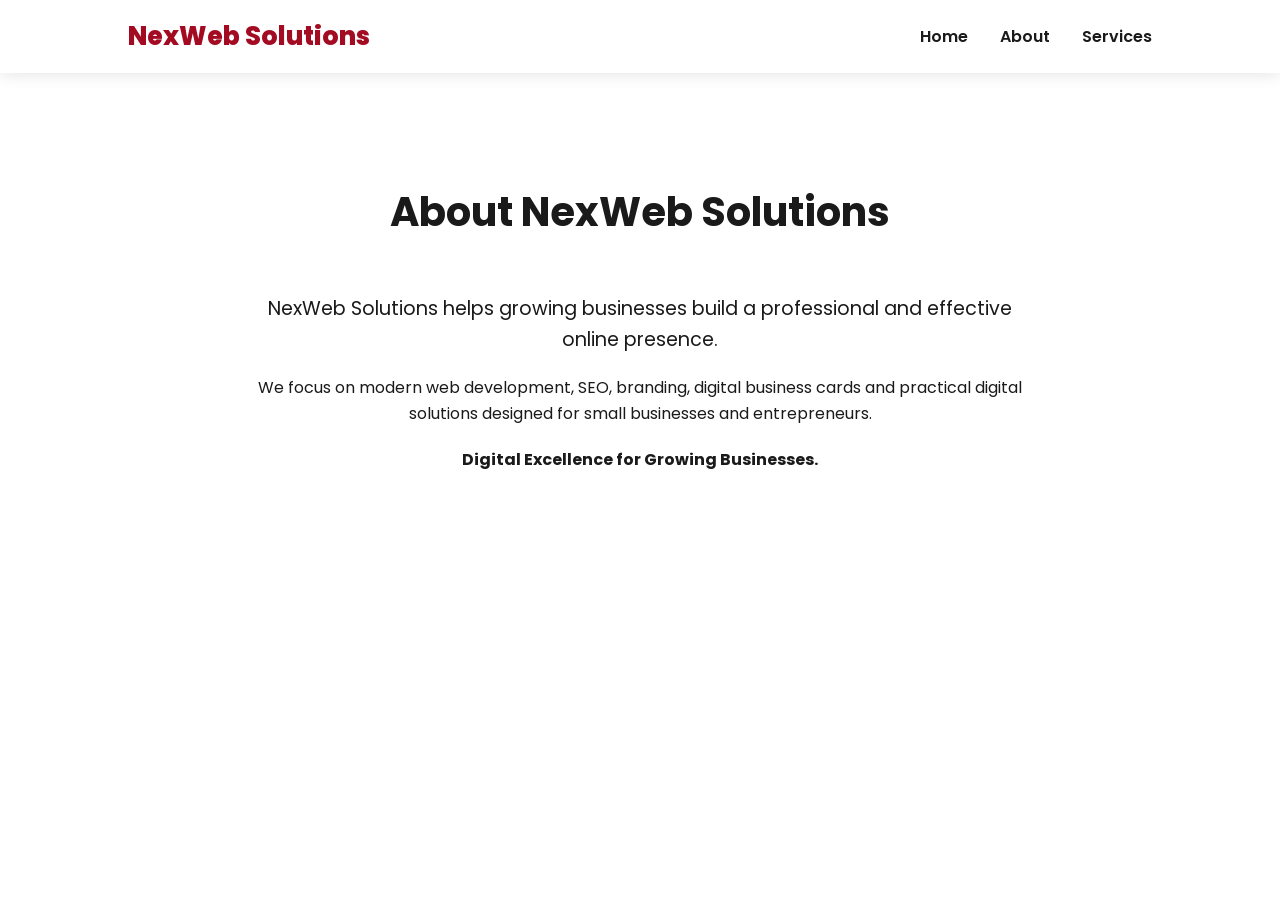
==== about.html @ e8c95caf "Add files via upload" ====
<!DOCTYPE html><html lang="en"><head><meta charset="UTF-8"><meta name="viewport" content="width=device-width,initial-scale=1.0"><title>About Us | NexWeb Solutions</title><link rel="stylesheet" href="style.css"></head><body><nav><div class="logo">NexWeb Solutions</div><ul><li><a href="index.html">Home</a></li><li><a href="about.html">About</a></li><li><a href="services.html">Services</a></li></ul></nav><section style="margin-top:100px"><h2 class="section-title">About NexWeb Solutions</h2><div style="max-width:800px;margin:auto;text-align:center"><p style="font-size:1.2rem;margin-bottom:20px">NexWeb Solutions helps growing businesses build a professional and effective online presence.</p><p>We focus on modern web development, SEO, branding, digital business cards and practical digital solutions designed for small businesses and entrepreneurs.</p><p style="margin-top:20px"><strong>Digital Excellence for Growing Businesses.</strong></p></div></section></body></html>
---- style.css ----
@import url('https://fonts.googleapis.com/css2?family=Poppins:wght@400;500;600;700;800&display=swap');
:root{--primary:#a30b22;--dark:#1a1a1a;--light:#fff;--gray:#f8f9fa;--accent:#ff2e4d}
*{margin:0;padding:0;box-sizing:border-box;font-family:Poppins,sans-serif}body{background:var(--light);color:var(--dark);line-height:1.6;overflow-x:hidden}a{text-decoration:none;transition:.3s}
nav{background:#fffffff7;padding:1rem 10%;display:flex;justify-content:space-between;align-items:center;position:fixed;width:100%;top:0;z-index:1000;box-shadow:0 2px 15px #0000001a}.logo{font-size:1.6rem;font-weight:800;color:var(--primary)}nav ul{display:flex;list-style:none}nav li{margin-left:2rem}nav li a{color:var(--dark);font-weight:600}nav li a:hover{color:var(--primary)}
.hero{height:80vh;background:linear-gradient(#000b,#000b),url('https://images.unsplash.com/photo-1519389950473-47ba0277781c?auto=format&fit=crop&w=1350&q=80') center/cover;display:flex;flex-direction:column;justify-content:center;align-items:center;text-align:center;color:white;padding:80px 20px 0}.hero h1{font-size:4rem;margin-bottom:10px;text-transform:uppercase}.hero p{font-size:1.4rem;max-width:700px;margin-bottom:30px}.btn{display:inline-block;padding:15px 45px;background:var(--primary);color:white;border-radius:5px;font-weight:bold;border:0;cursor:pointer}.btn:hover{background:var(--accent);transform:scale(1.05)}
section{padding:80px 10%}.section-title{text-align:center;font-size:2.5rem;margin-bottom:50px}.grid{display:grid;grid-template-columns:repeat(auto-fit,minmax(280px,1fr));gap:30px}.card{background:var(--gray);padding:40px;border-radius:10px;text-align:center;transition:.3s;border-top:4px solid var(--primary)}.card:hover{transform:translateY(-10px);background:#fff;box-shadow:0 10px 30px #0000001a}.card i{font-size:3rem;color:var(--primary);margin-bottom:20px}.contact-form{max-width:600px;margin:auto}input,textarea{width:100%;padding:15px;margin-bottom:15px;border:1px solid #ddd;border-radius:5px}footer{background:var(--dark);color:#fff;padding:40px 10%;text-align:center}.socials a{color:#fff;font-size:1.5rem;margin:0 10px}
@media(max-width:700px){nav{padding:1rem 5%}.logo{font-size:1.25rem}nav li{margin-left:.8rem}nav li a{font-size:.85rem}.hero h1{font-size:2.6rem}.hero p{font-size:1.1rem}section{padding:60px 6%}}
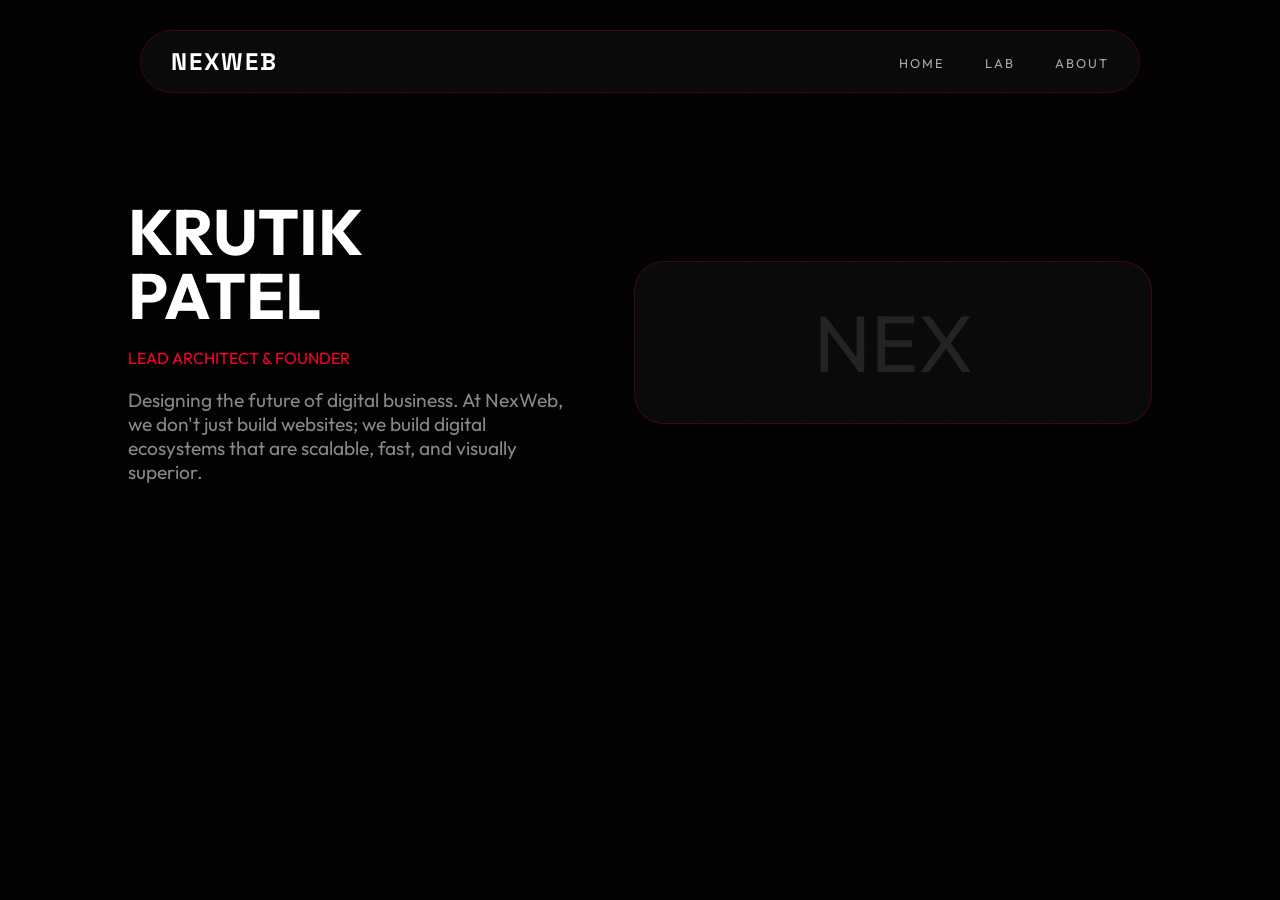
==== commit 22d74abc: "Add files via upload" ====
--- a/about.html
+++ b/about.html
@@ -1 +1,32 @@
-<!DOCTYPE html><html lang="en"><head><meta charset="UTF-8"><meta name="viewport" content="width=device-width,initial-scale=1.0"><title>About Us | NexWeb Solutions</title><link rel="stylesheet" href="style.css"></head><body><nav><div class="logo">NexWeb Solutions</div><ul><li><a href="index.html">Home</a></li><li><a href="about.html">About</a></li><li><a href="services.html">Services</a></li></ul></nav><section style="margin-top:100px"><h2 class="section-title">About NexWeb Solutions</h2><div style="max-width:800px;margin:auto;text-align:center"><p style="font-size:1.2rem;margin-bottom:20px">NexWeb Solutions helps growing businesses build a professional and effective online presence.</p><p>We focus on modern web development, SEO, branding, digital business cards and practical digital solutions designed for small businesses and entrepreneurs.</p><p style="margin-top:20px"><strong>Digital Excellence for Growing Businesses.</strong></p></div></section></body></html>+<!DOCTYPE html>
+<html lang="en">
+<head>
+    <meta charset="UTF-8">
+    <title>Operator // NexWeb</title>
+    <link rel="stylesheet" href="style.css">
+</head>
+<body>
+    <nav>
+        <div class="logo">NEXWEB</div>
+        <ul>
+            <li><a href="index.html">Home</a></li>
+            <li><a href="services.html">Lab</a></li>
+            <li><a href="about.html">About</a></li>
+        </ul>
+    </nav>
+
+    <section style="margin-top:100px; display:flex; gap:50px; align-items:center;">
+        <div style="flex:1;">
+            <h2 style="font-size:4rem; line-height:1;">KRUTIK<br>PATEL</h2>
+            <p style="color:var(--neon-red); margin:20px 0;">LEAD ARCHITECT & FOUNDER</p>
+            <p style="color:#888; font-size:1.2rem;">
+                Designing the future of digital business. At NexWeb, we don't just build websites; 
+                we build digital ecosystems that are scalable, fast, and visually superior.
+            </p>
+        </div>
+        <div class="bento-card tall" style="flex:1; display:flex; align-items:center; justify-content:center;">
+            <div style="font-size:5rem; opacity:0.1;">NEX</div>
+        </div>
+    </section>
+</body>
+</html>
--- a/style.css
+++ b/style.css
@@ -1,7 +1,164 @@
-@import url('https://fonts.googleapis.com/css2?family=Poppins:wght@400;500;600;700;800&display=swap');
-:root{--primary:#a30b22;--dark:#1a1a1a;--light:#fff;--gray:#f8f9fa;--accent:#ff2e4d}
-*{margin:0;padding:0;box-sizing:border-box;font-family:Poppins,sans-serif}body{background:var(--light);color:var(--dark);line-height:1.6;overflow-x:hidden}a{text-decoration:none;transition:.3s}
-nav{background:#fffffff7;padding:1rem 10%;display:flex;justify-content:space-between;align-items:center;position:fixed;width:100%;top:0;z-index:1000;box-shadow:0 2px 15px #0000001a}.logo{font-size:1.6rem;font-weight:800;color:var(--primary)}nav ul{display:flex;list-style:none}nav li{margin-left:2rem}nav li a{color:var(--dark);font-weight:600}nav li a:hover{color:var(--primary)}
-.hero{height:80vh;background:linear-gradient(#000b,#000b),url('https://images.unsplash.com/photo-1519389950473-47ba0277781c?auto=format&fit=crop&w=1350&q=80') center/cover;display:flex;flex-direction:column;justify-content:center;align-items:center;text-align:center;color:white;padding:80px 20px 0}.hero h1{font-size:4rem;margin-bottom:10px;text-transform:uppercase}.hero p{font-size:1.4rem;max-width:700px;margin-bottom:30px}.btn{display:inline-block;padding:15px 45px;background:var(--primary);color:white;border-radius:5px;font-weight:bold;border:0;cursor:pointer}.btn:hover{background:var(--accent);transform:scale(1.05)}
-section{padding:80px 10%}.section-title{text-align:center;font-size:2.5rem;margin-bottom:50px}.grid{display:grid;grid-template-columns:repeat(auto-fit,minmax(280px,1fr));gap:30px}.card{background:var(--gray);padding:40px;border-radius:10px;text-align:center;transition:.3s;border-top:4px solid var(--primary)}.card:hover{transform:translateY(-10px);background:#fff;box-shadow:0 10px 30px #0000001a}.card i{font-size:3rem;color:var(--primary);margin-bottom:20px}.contact-form{max-width:600px;margin:auto}input,textarea{width:100%;padding:15px;margin-bottom:15px;border:1px solid #ddd;border-radius:5px}footer{background:var(--dark);color:#fff;padding:40px 10%;text-align:center}.socials a{color:#fff;font-size:1.5rem;margin:0 10px}
-@media(max-width:700px){nav{padding:1rem 5%}.logo{font-size:1.25rem}nav li{margin-left:.8rem}nav li a{font-size:.85rem}.hero h1{font-size:2.6rem}.hero p{font-size:1.1rem}section{padding:60px 6%}}
+@import url('https://fonts.googleapis.com/css2?family=Space+Grotesk:wght@300;500;700&family=Outfit:wght@200;400;900&display=swap');
+
+:root {
+    --primary: #A30B22; /* Your Logo Red */
+    --neon-red: #ff002b;
+    --bg-dark: #020202;
+    --card-glass: rgba(15, 15, 15, 0.7);
+    --border-glow: rgba(163, 11, 34, 0.3);
+}
+
+* {
+    margin: 0;
+    padding: 0;
+    box-sizing: border-box;
+    font-family: 'Outfit', sans-serif;
+    cursor: default;
+}
+
+body {
+    background-color: var(--bg-dark);
+    color: #fff;
+    overflow-x: hidden;
+    /* Animated Grid Background */
+    background-image: 
+        linear-gradient(rgba(163, 11, 34, 0.05) 1px, transparent 1px),
+        linear-gradient(90deg, rgba(163, 11, 34, 0.05) 1px, transparent 1px);
+    background-size: 50px 50px;
+}
+
+/* Futuristic HUD Navbar */
+nav {
+    position: fixed;
+    top: 30px;
+    left: 50%;
+    transform: translateX(-50%);
+    width: 85%;
+    max-width: 1000px;
+    background: var(--card-glass);
+    backdrop-filter: blur(20px);
+    border: 1px solid var(--border-glow);
+    padding: 15px 30px;
+    border-radius: 100px;
+    display: flex;
+    justify-content: space-between;
+    align-items: center;
+    z-index: 10000;
+}
+
+.logo {
+    font-family: 'Space Grotesk', sans-serif;
+    font-weight: 900;
+    font-size: 1.5rem;
+    letter-spacing: 2px;
+    color: #fff;
+}
+
+nav ul { display: flex; list-style: none; gap: 40px; }
+nav ul li a { 
+    text-decoration: none; 
+    color: #aaa; 
+    font-size: 0.8rem; 
+    text-transform: uppercase; 
+    letter-spacing: 2px;
+    transition: 0.3s;
+}
+nav ul li a:hover { color: var(--neon-red); text-shadow: 0 0 10px var(--neon-red); }
+
+/* Hero Section */
+.hero {
+    height: 100vh;
+    display: flex;
+    flex-direction: column;
+    justify-content: center;
+    align-items: center;
+    text-align: center;
+    padding: 0 10%;
+}
+
+.hero h1 {
+    font-size: clamp(3.5rem, 10vw, 8rem);
+    font-weight: 900;
+    text-transform: uppercase;
+    line-height: 0.9;
+    font-family: 'Space Grotesk', sans-serif;
+    background: linear-gradient(to bottom, #fff, #444);
+    -webkit-background-clip: text;
+    -webkit-text-fill-color: transparent;
+}
+
+.hero p {
+    margin-top: 20px;
+    font-size: 1.1rem;
+    letter-spacing: 4px;
+    color: var(--neon-red);
+    text-transform: uppercase;
+}
+
+/* Glass Bento Cards */
+section { padding: 100px 10%; }
+.grid-container {
+    display: grid;
+    grid-template-columns: repeat(3, 1fr);
+    grid-auto-rows: 200px;
+    gap: 20px;
+}
+
+.bento-card {
+    background: var(--card-glass);
+    border: 1px solid var(--border-glow);
+    border-radius: 30px;
+    padding: 30px;
+    transition: 0.5s cubic-bezier(0.175, 0.885, 0.32, 1.275);
+    position: relative;
+    overflow: hidden;
+}
+
+.bento-card:hover {
+    border-color: var(--neon-red);
+    box-shadow: 0 0 40px rgba(163, 11, 34, 0.2);
+    transform: translateY(-10px);
+}
+
+.bento-card h3 { font-size: 1.5rem; margin-bottom: 15px; color: #fff; }
+.bento-card p { color: #888; font-size: 0.9rem; }
+
+/* Large highlights */
+.wide { grid-column: span 2; }
+.tall { grid-row: span 2; }
+
+/* Contact Input Glow */
+input, textarea {
+    width: 100%;
+    background: transparent;
+    border: 1px solid var(--border-glow);
+    padding: 20px;
+    border-radius: 15px;
+    color: white;
+    margin-bottom: 20px;
+    outline: none;
+}
+input:focus { border-color: var(--neon-red); box-shadow: 0 0 15px var(--border-glow); }
+
+/* Neon Button */
+.btn-neon {
+    padding: 20px 50px;
+    background: transparent;
+    border: 1px solid var(--neon-red);
+    color: #fff;
+    text-transform: uppercase;
+    letter-spacing: 3px;
+    font-weight: 900;
+    border-radius: 10px;
+    cursor: pointer;
+    transition: 0.3s;
+    position: relative;
+    box-shadow: 0 0 20px rgba(163, 11, 34, 0.4);
+}
+.btn-neon:hover { background: var(--neon-red); box-shadow: 0 0 50px var(--neon-red); color: #000; }
+
+@media (max-width: 900px) {
+    .grid-container { grid-template-columns: 1fr; grid-auto-rows: auto; }
+    .wide { grid-column: span 1; }
+    nav ul { display: none; }
+}
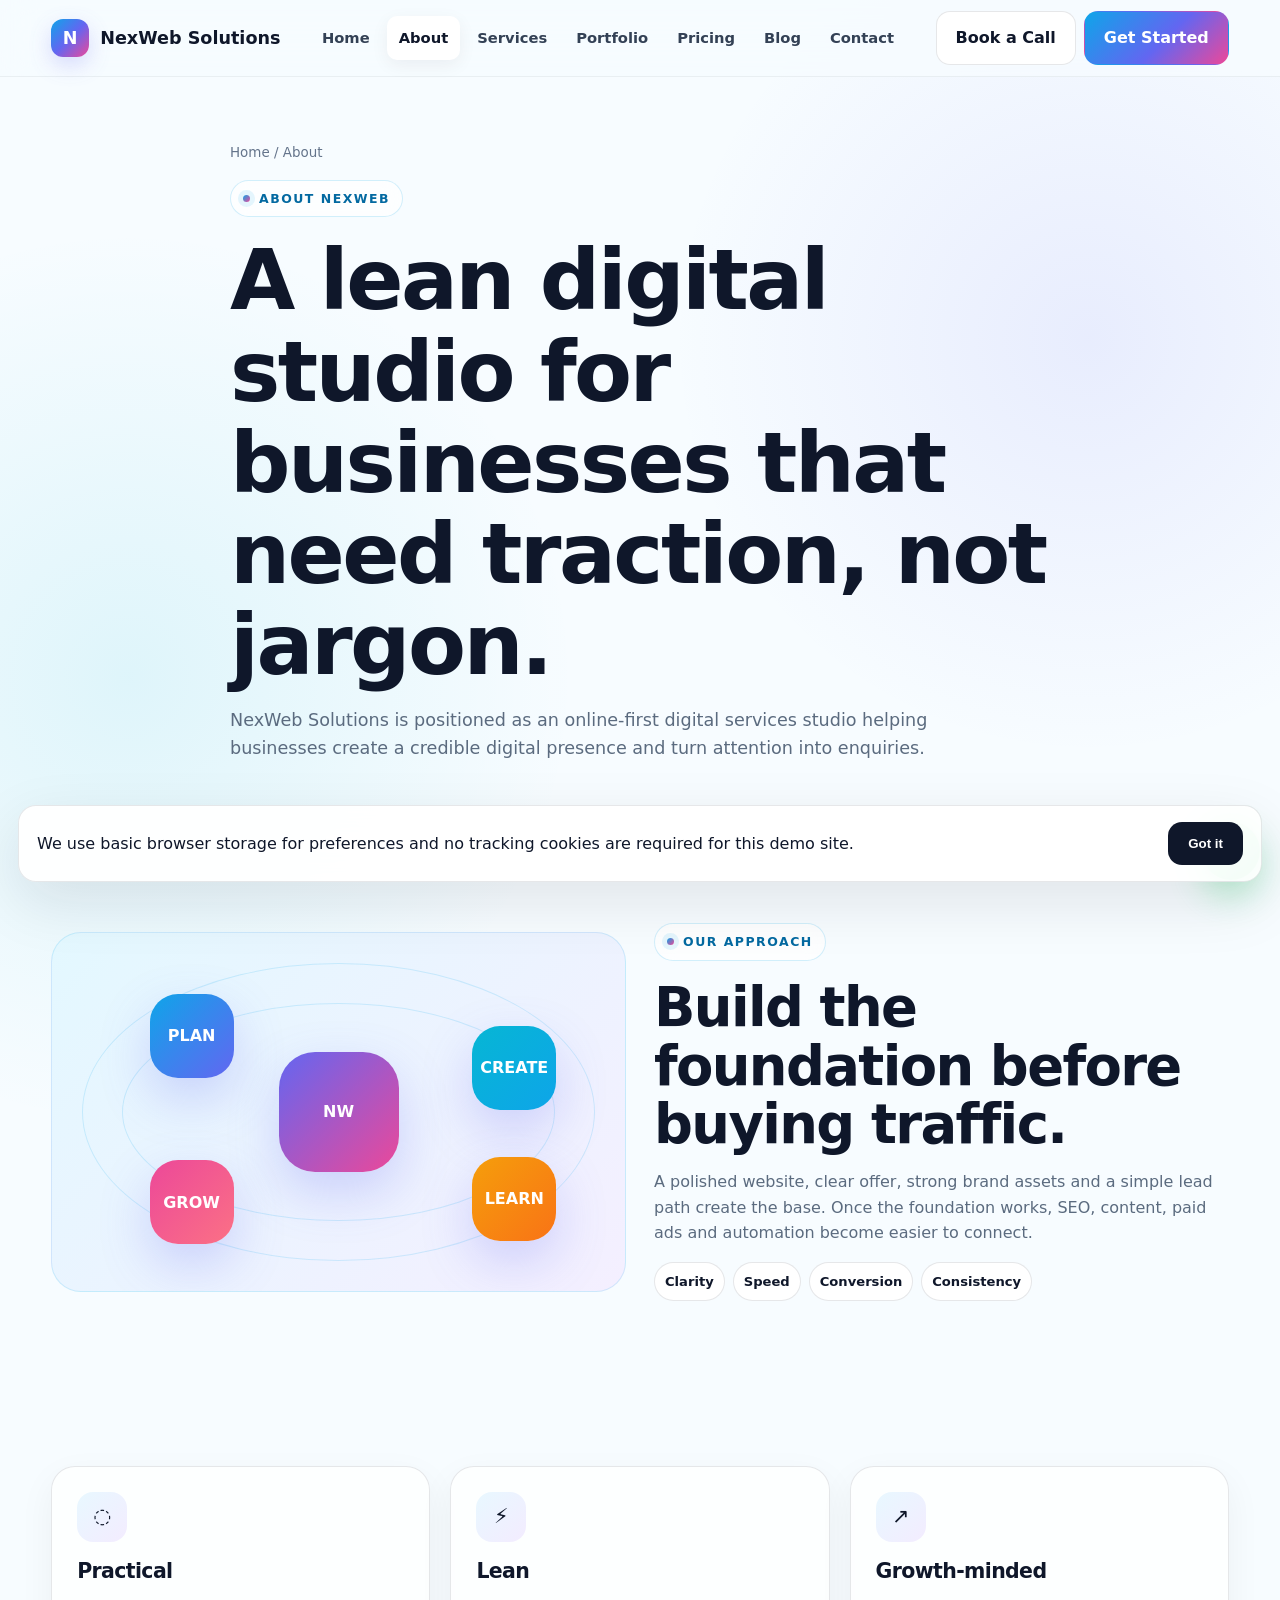
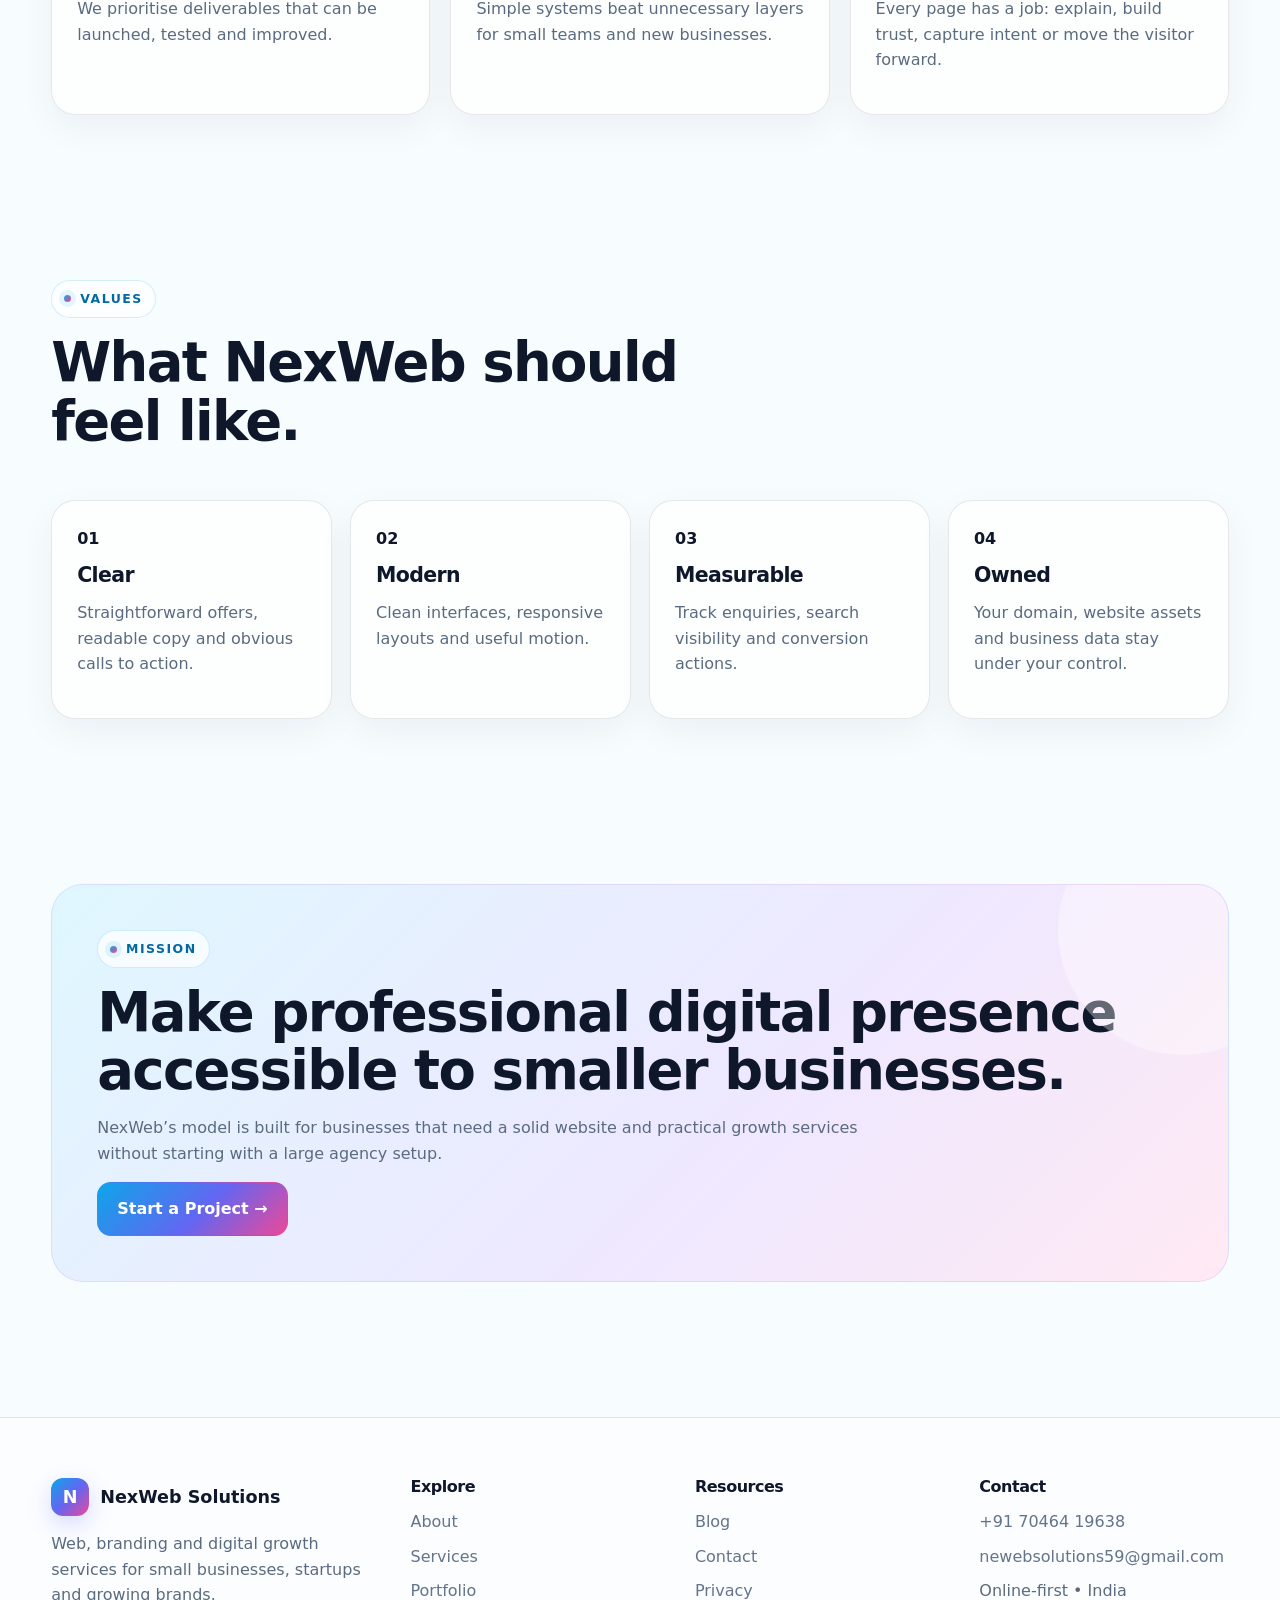
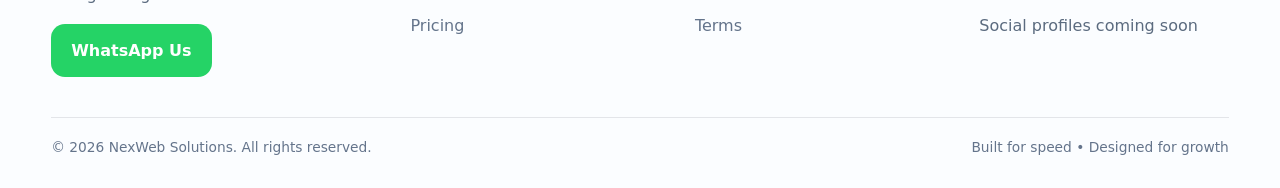
==== commit 4640f5f1: "Add files via upload" ====
--- a/about.html
+++ b/about.html
@@ -1,32 +1,61 @@
-<!DOCTYPE html>
-<html lang="en">
-<head>
-    <meta charset="UTF-8">
-    <title>Operator // NexWeb</title>
-    <link rel="stylesheet" href="style.css">
-</head>
-<body>
-    <nav>
-        <div class="logo">NEXWEB</div>
-        <ul>
-            <li><a href="index.html">Home</a></li>
-            <li><a href="services.html">Lab</a></li>
-            <li><a href="about.html">About</a></li>
-        </ul>
-    </nav>
+<!doctype html>
+<html lang="en"><head>
+<meta charset="utf-8"><meta name="viewport" content="width=device-width,initial-scale=1">
+<title>About | NexWeb Solutions</title>
+<meta name="description" content="NexWeb Solutions provides websites, SEO, social media, branding, paid advertising, lead generation and automation for growing businesses.">
+<meta name="theme-color" content="#edfaff">
+<link rel="icon" href="logo.svg" type="image/svg+xml">
+<link rel="stylesheet" href="styles.css">
+</head><body>
+<nav class="nav">
+  <div class="container nav-row">
+    <a class="brand" href="index.html"><span class="brand-mark">N</span><span>NexWeb Solutions</span></a>
+    <button class="menu-btn" aria-label="Menu">☰</button>
+    <div class="nav-links">
+      <a href="index.html" class="">Home</a><a href="about.html" class="active">About</a><a href="services.html" class="">Services</a><a href="portfolio.html" class="">Portfolio</a><a href="pricing.html" class="">Pricing</a><a href="blog.html" class="">Blog</a><a href="contact.html" class="">Contact</a>
+    </div>
+    <div class="nav-cta"><a class="btn btn-light" data-modal="booking">Book a Call</a><a class="btn btn-primary" data-wa="Hi NexWeb Solutions, I want to get a project quote.">Get Started</a></div>
+  </div>
+</nav>
+<section class="page-hero"><div class="container inner reveal"><div class="breadcrumb">Home / About</div><span class="kicker">About NexWeb</span><h1 style="margin-top:18px">A lean digital studio for businesses that need traction, not jargon.</h1><p class="muted" style="font-size:1.1rem;max-width:750px">NexWeb Solutions is positioned as an online-first digital services studio helping businesses create a credible digital presence and turn attention into enquiries.</p></div></section>
+<section class="section"><div class="container split"><div class="visual reveal"><div class="orbit"></div><div class="orbit"></div><div class="orb center">NW</div><div class="orb o1">PLAN</div><div class="orb o2">CREATE</div><div class="orb o3">GROW</div><div class="orb o4">LEARN</div></div><div class="reveal delay-1"><span class="kicker">Our approach</span><h2 style="margin-top:18px">Build the foundation before buying traffic.</h2><p class="muted">A polished website, clear offer, strong brand assets and a simple lead path create the base. Once the foundation works, SEO, content, paid ads and automation become easier to connect.</p><div class="badge-row"><span class="pill">Clarity</span><span class="pill">Speed</span><span class="pill">Conversion</span><span class="pill">Consistency</span></div></div></div></section>
+<section class="section-sm"><div class="container"><div class="grid-3">
+<div class="card reveal"><div class="icon-box">◌</div><h3>Practical</h3><p class="muted">We prioritise deliverables that can be launched, tested and improved.</p></div>
+<div class="card reveal delay-1"><div class="icon-box">⚡</div><h3>Lean</h3><p class="muted">Simple systems beat unnecessary layers for small teams and new businesses.</p></div>
+<div class="card reveal delay-2"><div class="icon-box">↗</div><h3>Growth-minded</h3><p class="muted">Every page has a job: explain, build trust, capture intent or move the visitor forward.</p></div>
+</div></div></section>
+<section class="section"><div class="container"><div class="section-head"><div><span class="kicker">Values</span><h2 style="margin-top:16px">What NexWeb should feel like.</h2></div></div><div class="grid-4">
+<div class="card reveal"><strong>01</strong><h3 style="margin-top:12px">Clear</h3><p class="muted">Straightforward offers, readable copy and obvious calls to action.</p></div>
+<div class="card reveal delay-1"><strong>02</strong><h3 style="margin-top:12px">Modern</h3><p class="muted">Clean interfaces, responsive layouts and useful motion.</p></div>
+<div class="card reveal delay-2"><strong>03</strong><h3 style="margin-top:12px">Measurable</h3><p class="muted">Track enquiries, search visibility and conversion actions.</p></div>
+<div class="card reveal delay-3"><strong>04</strong><h3 style="margin-top:12px">Owned</h3><p class="muted">Your domain, website assets and business data stay under your control.</p></div>
+</div></div></section>
+<section class="section-sm"><div class="container"><div class="cta"><span class="kicker">Mission</span><h2 style="margin-top:16px">Make professional digital presence accessible to smaller businesses.</h2><p class="muted" style="max-width:800px">NexWeb’s model is built for businesses that need a solid website and practical growth services without starting with a large agency setup.</p><a class="btn btn-primary" href="contact.html">Start a Project →</a></div></div></section>
 
-    <section style="margin-top:100px; display:flex; gap:50px; align-items:center;">
-        <div style="flex:1;">
-            <h2 style="font-size:4rem; line-height:1;">KRUTIK<br>PATEL</h2>
-            <p style="color:var(--neon-red); margin:20px 0;">LEAD ARCHITECT & FOUNDER</p>
-            <p style="color:#888; font-size:1.2rem;">
-                Designing the future of digital business. At NexWeb, we don't just build websites; 
-                we build digital ecosystems that are scalable, fast, and visually superior.
-            </p>
-        </div>
-        <div class="bento-card tall" style="flex:1; display:flex; align-items:center; justify-content:center;">
-            <div style="font-size:5rem; opacity:0.1;">NEX</div>
-        </div>
-    </section>
-</body>
-</html>
+<footer class="footer">
+  <div class="container">
+    <div class="footer-grid">
+      <div><a class="brand" href="index.html"><span class="brand-mark">N</span><span>NexWeb Solutions</span></a>
+        <p class="muted" style="margin-top:15px;max-width:330px">Web, branding and digital growth services for small businesses, startups and growing brands.</p>
+        <a class="btn btn-green" data-wa="Hi NexWeb Solutions, I want to discuss a project.">WhatsApp Us</a>
+      </div>
+      <div><h4>Explore</h4><div class="footer-links"><a href="about.html">About</a><a href="services.html">Services</a><a href="portfolio.html">Portfolio</a><a href="pricing.html">Pricing</a></div></div>
+      <div><h4>Resources</h4><div class="footer-links"><a href="blog.html">Blog</a><a href="contact.html">Contact</a><a href="privacy.html">Privacy</a><a href="terms.html">Terms</a></div></div>
+      <div><h4>Contact</h4><div class="footer-links"><a href="tel:+917046419638">+91 70464 19638</a><a href="mailto:newebsolutions59@gmail.com">newebsolutions59@gmail.com</a><span class="muted">Online-first • India</span><span class="muted">Social profiles coming soon</span></div></div>
+    </div>
+    <div class="footer-bottom"><span>© <span class="year"></span> NexWeb Solutions. All rights reserved.</span><span>Built for speed • Designed for growth</span></div>
+  </div>
+</footer>
+<a class="whatsapp pulse" data-wa="Hi NexWeb Solutions, I want to discuss a digital project." aria-label="WhatsApp">◉</a>
+<div class="cookie"><span>We use basic browser storage for preferences and no tracking cookies are required for this demo site.</span><button class="btn btn-dark" data-cookie-ok>Got it</button></div>
+<div class="modal-wrap" id="bookingModal"><div class="modal"><button class="modal-close" aria-label="Close">×</button><h3>Book a free discovery call</h3><p class="muted">Tell us what you are building. We’ll move the conversation to WhatsApp.</p><form id="bookingForm" class="form-grid">
+<div class="field"><label>Name</label><input required name="name" placeholder="Your name"></div>
+<div class="field"><label>Phone</label><input required name="phone" placeholder="+91"></div>
+<div class="field"><label>Email</label><input required type="email" name="email" placeholder="you@example.com"></div>
+<div class="field"><label>Preferred date</label><input required type="date" name="date"></div>
+<div class="field full"><label>Service</label><select name="service"><option>Website Development</option><option>SEO</option><option>Social Media</option><option>Branding & Design</option><option>Paid Ads & Lead Generation</option><option>Automation</option></select></div>
+<div class="field full"><label>Message</label><textarea name="message" placeholder="What do you need?"></textarea></div>
+<div class="field full"><button class="btn btn-primary" type="submit">Send Booking Request</button></div>
+</form></div></div>
+
+<script src="app.js"></script></body></html>
--- a/styles.css
+++ b/styles.css
@@ -0,0 +1,78 @@
+
+:root{
+  --sky-0:#f7fcff;--sky-1:#edfaff;--sky-2:#dff5ff;--ink:#0f172a;--muted:#5b6b7f;
+  --line:rgba(15,23,42,.10);--white:#fff;--blue:#0ea5e9;--cyan:#06b6d4;--violet:#6366f1;
+  --pink:#ec4899;--green:#22c55e;--amber:#f59e0b;--shadow:0 20px 60px rgba(15,23,42,.10);
+  --shadow-lg:0 35px 90px rgba(14,165,233,.16);--radius:24px;
+}
+*{box-sizing:border-box}
+html{scroll-behavior:smooth}
+body{margin:0;font-family:Inter,ui-sans-serif,system-ui,-apple-system,Segoe UI,Roboto,Arial,sans-serif;color:var(--ink);background:
+radial-gradient(circle at 85% 10%,rgba(99,102,241,.10),transparent 26rem),
+radial-gradient(circle at 10% 20%,rgba(6,182,212,.10),transparent 28rem),
+var(--sky-0);line-height:1.6;overflow-x:hidden}
+a{color:inherit;text-decoration:none}.container{width:min(1180px,92%);margin:auto}
+img{max-width:100%;display:block}.muted{color:var(--muted)}.center{text-align:center}.tiny{font-size:.82rem}
+h1,h2,h3,h4{margin:0 0 14px;line-height:1.08;letter-spacing:-.03em}
+h1{font-size:clamp(2.8rem,6.6vw,5.6rem)}h2{font-size:clamp(2rem,4.3vw,3.4rem)}h3{font-size:1.28rem}
+p{margin:0 0 16px}.section{padding:100px 0;position:relative}.section-sm{padding:65px 0}
+.kicker{display:inline-flex;align-items:center;gap:9px;padding:8px 12px;border:1px solid rgba(14,165,233,.18);
+background:rgba(255,255,255,.70);backdrop-filter:blur(10px);border-radius:999px;color:#0369a1;font-weight:800;font-size:.78rem;
+text-transform:uppercase;letter-spacing:.12em}
+.kicker:before{content:"";width:7px;height:7px;border-radius:50%;background:linear-gradient(135deg,var(--blue),var(--pink));box-shadow:0 0 0 5px rgba(14,165,233,.10)}
+.btn{display:inline-flex;align-items:center;justify-content:center;gap:10px;padding:13px 19px;border-radius:14px;font-weight:800;border:1px solid transparent;
+transition:.25s ease;cursor:pointer;white-space:nowrap}.btn:hover{transform:translateY(-2px);box-shadow:0 14px 30px rgba(15,23,42,.10)}
+.btn-primary{color:#fff;background:linear-gradient(135deg,var(--blue),var(--violet) 55%,var(--pink))}
+.btn-light{background:#fff;border-color:var(--line)}.btn-ghost{background:rgba(255,255,255,.62);border-color:rgba(14,165,233,.18)}
+.btn-dark{background:#0f172a;color:#fff}.btn-green{background:#25d366;color:#fff}
+.nav{position:sticky;top:0;z-index:50;background:rgba(247,252,255,.78);backdrop-filter:blur(18px);border-bottom:1px solid rgba(15,23,42,.06)}
+.nav-row{height:76px;display:flex;align-items:center;justify-content:space-between;gap:25px}.brand{display:flex;align-items:center;gap:11px;font-weight:900;font-size:1.1rem}
+.brand-mark{width:38px;height:38px;border-radius:12px;background:linear-gradient(135deg,var(--blue),var(--violet),var(--pink));display:grid;place-items:center;color:#fff;font-weight:900;box-shadow:0 8px 22px rgba(99,102,241,.23)}
+.nav-links{display:flex;align-items:center;gap:5px}.nav-links a{padding:10px 12px;border-radius:10px;font-weight:700;font-size:.92rem;color:#334155}.nav-links a:hover,.nav-links a.active{background:#fff;color:#0f172a;box-shadow:0 5px 18px rgba(15,23,42,.06)}
+.nav-cta{display:flex;gap:8px}.menu-btn{display:none;border:0;background:#fff;border-radius:12px;width:44px;height:44px;font-size:1.25rem}
+.hero{padding:86px 0 50px;position:relative}.hero-grid{display:grid;grid-template-columns:1.05fr .95fr;gap:55px;align-items:center}
+.hero-copy p{font-size:1.12rem;max-width:650px;color:var(--muted)}.hero-actions{display:flex;flex-wrap:wrap;gap:12px;margin:28px 0 28px}
+.micro-proof{display:flex;align-items:center;gap:14px;flex-wrap:wrap;color:#475569;font-weight:700}.avatars{display:flex}.avatar{width:32px;height:32px;border-radius:50%;border:3px solid #fff;background:linear-gradient(135deg,#38bdf8,#a78bfa);margin-left:-8px}
+.hero-card{position:relative;min-height:500px;border:1px solid rgba(255,255,255,.85);border-radius:32px;background:
+linear-gradient(145deg,rgba(255,255,255,.82),rgba(231,247,255,.72));box-shadow:var(--shadow-lg);overflow:hidden;padding:22px}
+.hero-card:before,.hero-card:after{content:"";position:absolute;border-radius:50%;filter:blur(4px);opacity:.75}
+.hero-card:before{width:240px;height:240px;background:rgba(14,165,233,.24);right:-70px;top:-50px}.hero-card:after{width:210px;height:210px;background:rgba(236,72,153,.18);left:-75px;bottom:-55px}
+.dashboard{position:relative;z-index:2;background:rgba(255,255,255,.88);border:1px solid var(--line);border-radius:24px;padding:18px;box-shadow:var(--shadow);height:100%}
+.dash-top{display:flex;justify-content:space-between;align-items:center;margin-bottom:17px}.status{font-size:.78rem;font-weight:800;color:#15803d;background:#dcfce7;padding:6px 10px;border-radius:99px}
+.metric-grid{display:grid;grid-template-columns:repeat(2,1fr);gap:12px}.metric{padding:16px;border:1px solid var(--line);border-radius:18px;background:#fff}.metric strong{display:block;font-size:1.6rem}.metric small{color:var(--muted)}
+.chart{height:190px;border-radius:19px;background:linear-gradient(180deg,#effaff,#fff);border:1px solid var(--line);margin-top:12px;position:relative;overflow:hidden}
+.chart svg{width:100%;height:100%}.float-badge{position:absolute;z-index:4;padding:10px 14px;border-radius:14px;background:#fff;box-shadow:0 12px 30px rgba(15,23,42,.13);font-weight:900;font-size:.83rem}
+.badge-a{right:-12px;top:100px}.badge-b{left:-12px;bottom:110px}
+.grid-3{display:grid;grid-template-columns:repeat(3,1fr);gap:20px}.grid-4{display:grid;grid-template-columns:repeat(4,1fr);gap:18px}
+.card{background:rgba(255,255,255,.78);border:1px solid var(--line);border-radius:var(--radius);box-shadow:0 12px 36px rgba(15,23,42,.05);padding:25px;transition:.28s ease}
+.card:hover{transform:translateY(-6px);box-shadow:var(--shadow)}.icon-box{width:50px;height:50px;border-radius:16px;display:grid;place-items:center;background:linear-gradient(135deg,#e8f8ff,#f3ecff);font-size:1.3rem;margin-bottom:18px}
+.section-head{display:flex;justify-content:space-between;align-items:end;gap:25px;margin-bottom:35px}.section-head>div:first-child{max-width:730px}
+.service-card .num{font-size:.75rem;color:#0ea5e9;font-weight:900;letter-spacing:.12em}.service-card ul{padding:0;margin:18px 0 0;list-style:none}.service-card li{padding:7px 0;border-top:1px dashed var(--line);font-size:.92rem;color:#475569}
+.service-card li:before{content:"✓";color:var(--green);font-weight:900;margin-right:8px}
+.split{display:grid;grid-template-columns:1fr 1fr;gap:28px;align-items:center}.visual{min-height:360px;border-radius:30px;padding:28px;position:relative;overflow:hidden;background:linear-gradient(135deg,#e3f8ff,#f4efff);border:1px solid rgba(14,165,233,.15)}
+.visual .orbit{position:absolute;border:1px solid rgba(14,165,233,.16);border-radius:50%;inset:30px}.visual .orbit:nth-child(2){inset:70px}.visual .orb{position:absolute;width:84px;height:84px;border-radius:28px;background:linear-gradient(135deg,var(--blue),var(--violet));box-shadow:0 20px 50px rgba(99,102,241,.25);display:grid;place-items:center;color:#fff;font-weight:900}
+.visual .orb.center{left:50%;top:50%;transform:translate(-50%,-50%);width:120px;height:120px;border-radius:36px;background:linear-gradient(135deg,var(--violet),var(--pink))}
+.visual .orb.o1{left:17%;top:17%}.visual .orb.o2{right:12%;top:26%;background:linear-gradient(135deg,var(--cyan),var(--blue))}
+.visual .orb.o3{left:17%;bottom:13%;background:linear-gradient(135deg,var(--pink),#fb7185)}.visual .orb.o4{right:12%;bottom:14%;background:linear-gradient(135deg,var(--amber),#f97316)}
+.pill-list{display:flex;flex-wrap:wrap;gap:8px;margin-top:20px}.pill{padding:8px 10px;border-radius:999px;background:#fff;border:1px solid var(--line);font-weight:700;font-size:.82rem}
+.stats{display:grid;grid-template-columns:repeat(4,1fr);gap:14px}.stat{padding:24px;border-radius:22px;background:rgba(255,255,255,.76);border:1px solid var(--line);text-align:center}.stat strong{font-size:2rem;display:block}
+.process{position:relative;display:grid;grid-template-columns:repeat(4,1fr);gap:15px}.process:before{content:"";position:absolute;left:8%;right:8%;top:43px;border-top:1px dashed rgba(14,165,233,.3)}.step{position:relative;z-index:1;text-align:center}.step .circle{width:86px;height:86px;border-radius:50%;margin:0 auto 18px;display:grid;place-items:center;background:#fff;border:8px solid var(--sky-2);font-size:1.2rem;font-weight:900;box-shadow:var(--shadow)}
+.quote{position:relative;font-size:1.05rem}.quote:before{content:"“";font-size:5rem;line-height:.4;color:#7dd3fc;position:absolute;top:9px;left:0}.quote p{padding-left:42px}.stars{color:#f59e0b;letter-spacing:2px}
+.cta{border-radius:32px;padding:45px;background:linear-gradient(135deg,#dff7ff,#eee8ff 58%,#ffe9f4);border:1px solid rgba(99,102,241,.13);position:relative;overflow:hidden}.cta:after{content:"";position:absolute;width:250px;height:250px;border-radius:50%;background:rgba(255,255,255,.35);right:-80px;top:-80px}
+.form-grid{display:grid;grid-template-columns:repeat(2,1fr);gap:14px}.field{display:flex;flex-direction:column;gap:7px}.field.full{grid-column:1/-1}.field label{font-weight:800;font-size:.88rem}.field input,.field select,.field textarea{width:100%;padding:13px 14px;border:1px solid rgba(15,23,42,.13);border-radius:14px;outline:none;background:#fff;font:inherit;color:var(--ink)}.field input:focus,.field select:focus,.field textarea:focus{border-color:#38bdf8;box-shadow:0 0 0 4px rgba(56,189,248,.12)}.field textarea{min-height:150px;resize:vertical}
+.price-grid{display:grid;grid-template-columns:1.05fr .95fr;gap:24px}.price-cards{display:grid;grid-template-columns:repeat(3,1fr);gap:16px}.price-card{padding:26px;border-radius:24px;background:#fff;border:1px solid var(--line);position:relative}.price-card.featured{border:2px solid #818cf8;box-shadow:0 20px 60px rgba(99,102,241,.13);transform:translateY(-7px)}.ribbon{position:absolute;top:14px;right:14px;font-size:.7rem;font-weight:900;background:#ede9fe;color:#6d28d9;padding:6px 8px;border-radius:999px}.price{font-size:2.1rem;font-weight:900;margin:16px 0 5px}.price small{font-size:.85rem;color:var(--muted);font-weight:600}.price-card ul{padding:0;list-style:none;color:#475569}.price-card li{padding:7px 0;border-bottom:1px dashed var(--line);font-size:.88rem}.calculator{background:rgba(255,255,255,.82);border:1px solid var(--line);border-radius:28px;padding:25px;box-shadow:var(--shadow)}.range-row{margin:15px 0}.range-row input{width:100%}.estimate{margin-top:20px;padding:20px;border-radius:20px;background:linear-gradient(135deg,#0f172a,#312e81);color:#fff}.estimate strong{display:block;font-size:2.3rem}
+.filters{display:flex;gap:8px;flex-wrap:wrap;margin-bottom:24px}.filter-btn{border:1px solid var(--line);background:#fff;padding:10px 13px;border-radius:12px;font-weight:800;cursor:pointer}.filter-btn.active{background:#0f172a;color:#fff}.portfolio-grid{display:grid;grid-template-columns:repeat(3,1fr);gap:20px}.project{min-height:285px;border-radius:26px;position:relative;overflow:hidden;border:1px solid var(--line);background:#fff}.project-art{height:185px;padding:18px;display:flex;align-items:flex-end;background:linear-gradient(135deg,#cffafe,#ddd6fe 60%,#fbcfe8);position:relative;overflow:hidden}.project-art:before,.project-art:after{content:"";position:absolute;border-radius:50%;filter:blur(1px)}.project-art:before{width:180px;height:180px;background:rgba(255,255,255,.5);right:-40px;top:-70px}.project-art:after{width:140px;height:140px;background:rgba(14,165,233,.18);left:-50px;bottom:-80px}.browser{position:relative;z-index:1;width:100%;background:#fff;border:1px solid rgba(15,23,42,.08);border-radius:14px;box-shadow:0 15px 30px rgba(15,23,42,.11);padding:10px}.browser .dots{display:flex;gap:5px;margin-bottom:8px}.browser .dot{width:7px;height:7px;border-radius:50%;background:#cbd5e1}.browser .screen{height:76px;border-radius:9px;background:linear-gradient(135deg,#e0f2fe,#ede9fe)}.project-body{padding:18px}.tag{display:inline-block;font-size:.72rem;font-weight:900;text-transform:uppercase;letter-spacing:.08em;color:#0369a1;background:#e0f2fe;padding:5px 8px;border-radius:999px}
+.faq{display:grid;gap:10px}.faq-item{background:#fff;border:1px solid var(--line);border-radius:16px;overflow:hidden}.faq-q{width:100%;padding:18px;border:0;background:transparent;display:flex;justify-content:space-between;gap:20px;text-align:left;font:inherit;font-weight:800;cursor:pointer}.faq-a{max-height:0;overflow:hidden;transition:max-height .3s ease;padding:0 18px;color:var(--muted)}.faq-item.open .faq-a{max-height:300px;padding-bottom:18px}
+.footer{margin-top:70px;padding:60px 0 30px;border-top:1px solid var(--line);background:rgba(255,255,255,.52)}.footer-grid{display:grid;grid-template-columns:1.3fr 1fr 1fr 1fr;gap:35px}.footer h4{font-size:1rem}.footer-links{display:grid;gap:9px}.footer-links a{color:#64748b}.footer-links a:hover{color:#0f172a}.footer-bottom{border-top:1px solid var(--line);margin-top:40px;padding-top:18px;display:flex;justify-content:space-between;gap:20px;flex-wrap:wrap;color:#64748b;font-size:.86rem}
+.whatsapp{position:fixed;right:20px;bottom:20px;width:58px;height:58px;border-radius:50%;display:grid;place-items:center;background:#25d366;color:#fff;z-index:55;box-shadow:0 15px 35px rgba(37,211,102,.32);font-size:1.4rem}.whatsapp:hover{transform:translateY(-3px)}
+.cookie{position:fixed;left:18px;right:18px;bottom:18px;z-index:60;display:none;align-items:center;justify-content:space-between;gap:20px;padding:16px 18px;border:1px solid var(--line);background:rgba(255,255,255,.95);backdrop-filter:blur(18px);border-radius:18px;box-shadow:var(--shadow)}.cookie.show{display:flex}
+.modal-wrap{position:fixed;inset:0;display:none;align-items:center;justify-content:center;background:rgba(15,23,42,.54);z-index:80;padding:18px}.modal-wrap.show{display:flex}.modal{width:min(720px,100%);max-height:90vh;overflow:auto;background:#fff;border-radius:25px;padding:25px;box-shadow:0 40px 100px rgba(15,23,42,.35);position:relative}.modal-close{position:absolute;right:15px;top:15px;border:0;background:#eef2ff;width:38px;height:38px;border-radius:50%;cursor:pointer;font-size:1.1rem}
+.reveal{opacity:0;transform:translateY(25px);transition:opacity .7s ease,transform .7s ease}.reveal.show{opacity:1;transform:none}.delay-1{transition-delay:.08s}.delay-2{transition-delay:.16s}.delay-3{transition-delay:.24s}
+.floaty{animation:floaty 5s ease-in-out infinite}@keyframes floaty{0%,100%{transform:translateY(0)}50%{transform:translateY(-9px)}}
+.pulse{animation:pulse 2.2s infinite}@keyframes pulse{0%,100%{box-shadow:0 0 0 0 rgba(14,165,233,.18)}50%{box-shadow:0 0 0 15px rgba(14,165,233,0)}}
+.marquee{overflow:hidden}.marquee-track{display:flex;width:max-content;gap:12px;animation:marquee 28s linear infinite}@keyframes marquee{to{transform:translateX(-50%)}}
+.page-hero{padding:65px 0 45px}.page-hero .inner{max-width:820px}
+.breadcrumb{font-size:.84rem;color:#64748b;margin-bottom:16px}.badge-row{display:flex;flex-wrap:wrap;gap:8px;margin-top:15px}
+.notice{padding:13px 15px;border-radius:14px;background:#fefce8;border:1px solid #fde68a;color:#854d0e;font-size:.9rem}
+@media(max-width:980px){.nav-links{display:none;position:absolute;left:4%;right:4%;top:82px;background:#fff;border:1px solid var(--line);padding:12px;border-radius:18px;box-shadow:var(--shadow);flex-direction:column;align-items:stretch}.nav-links.show{display:flex}.nav-links a{padding:13px}.menu-btn{display:block}.nav-cta{display:none}.hero-grid,.split,.price-grid{grid-template-columns:1fr}.hero{padding-top:60px}.hero-card{min-height:420px}.grid-4,.stats{grid-template-columns:repeat(2,1fr)}.grid-3,.portfolio-grid,.price-cards{grid-template-columns:repeat(2,1fr)}.process{grid-template-columns:repeat(2,1fr);row-gap:26px}.process:before{display:none}.footer-grid{grid-template-columns:repeat(2,1fr)}}
+@media(max-width:640px){.section{padding:75px 0}.section-sm{padding:50px 0}.hero{padding:45px 0 25px}.hero-card{min-height:365px;padding:13px}.metric strong{font-size:1.25rem}.metric-grid{gap:8px}.grid-3,.grid-4,.stats,.portfolio-grid,.price-cards,.process,.form-grid,.footer-grid{grid-template-columns:1fr}.price-card.featured{transform:none}.section-head{display:block}.section-head .btn{margin-top:14px}.hero-actions .btn{width:100%}.badge-a{right:5px;top:85px}.badge-b{left:5px;bottom:85px}.cookie{flex-direction:column;align-items:stretch}.cookie .btn{width:100%}}
